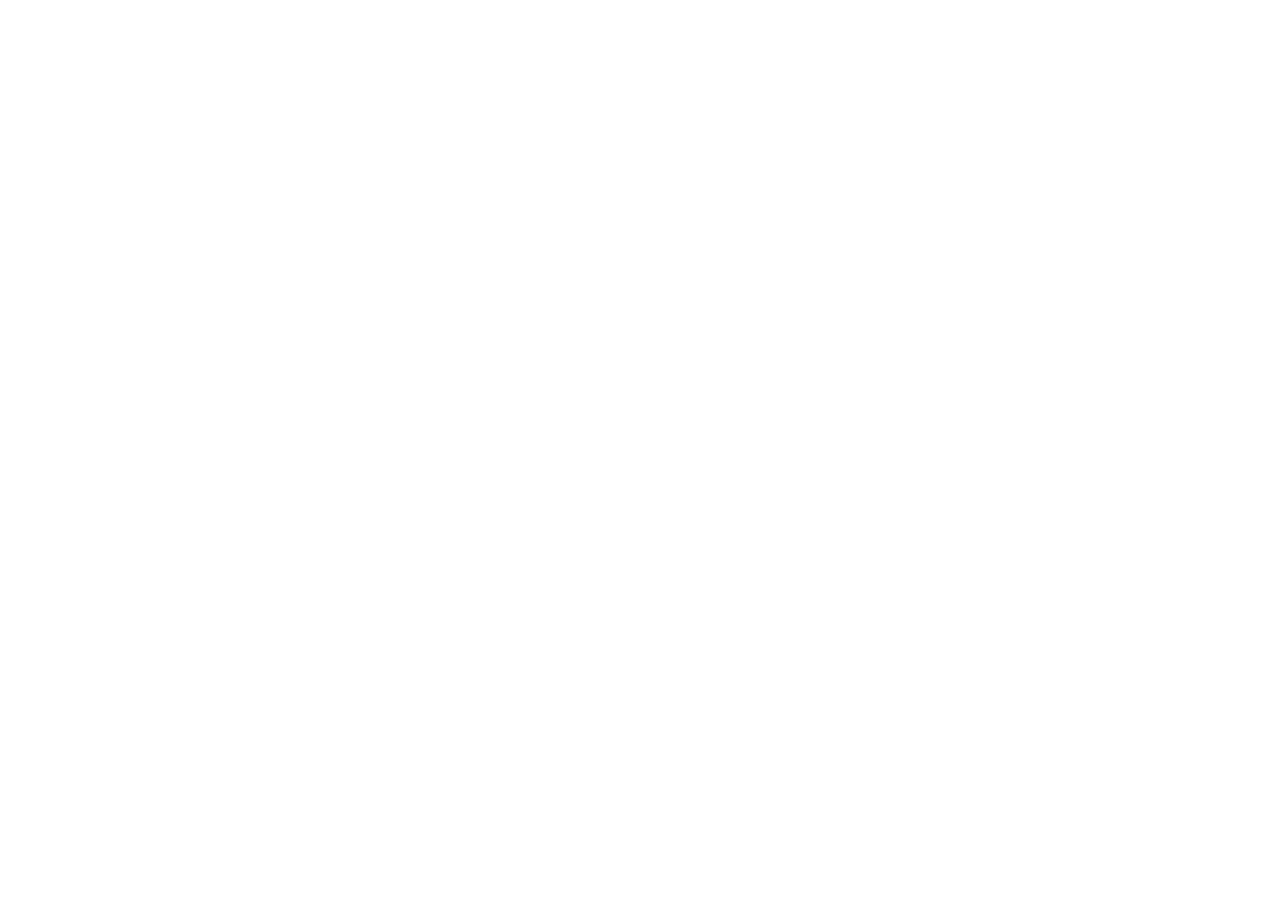
==== admin/index.html @ d2b27439 "Add files via upload" ====
<!doctype html>
<html lang="id">
  <head>
    <meta charset="UTF-8" />
    <meta name="viewport" content="width=device-width, initial-scale=1, viewport-fit=cover" />
    <meta name="theme-color" content="#c2410c" />
    <title>Kasir &amp; Admin — KasirKu</title>
    <link rel="icon" href="/kasirku/favicon.svg" type="image/svg+xml" />
    <script type="module" crossorigin src="/kasirku/assets/admin-CWqvWKVV.js"></script>
    <link rel="modulepreload" crossorigin href="/kasirku/assets/vendor-preact-e9NL8EJ7.js">
    <link rel="modulepreload" crossorigin href="/kasirku/assets/store-CUAucmSX.js">
    <link rel="modulepreload" crossorigin href="/kasirku/assets/MenuThumb-C4TSNokI.js">
    <link rel="modulepreload" crossorigin href="/kasirku/assets/QrCode-Bl7D4zuk.js">
    <link rel="stylesheet" crossorigin href="/kasirku/assets/store-BCk_IZKy.css">
  </head>
  <body>
    <div id="app"></div>
  </body>
</html>
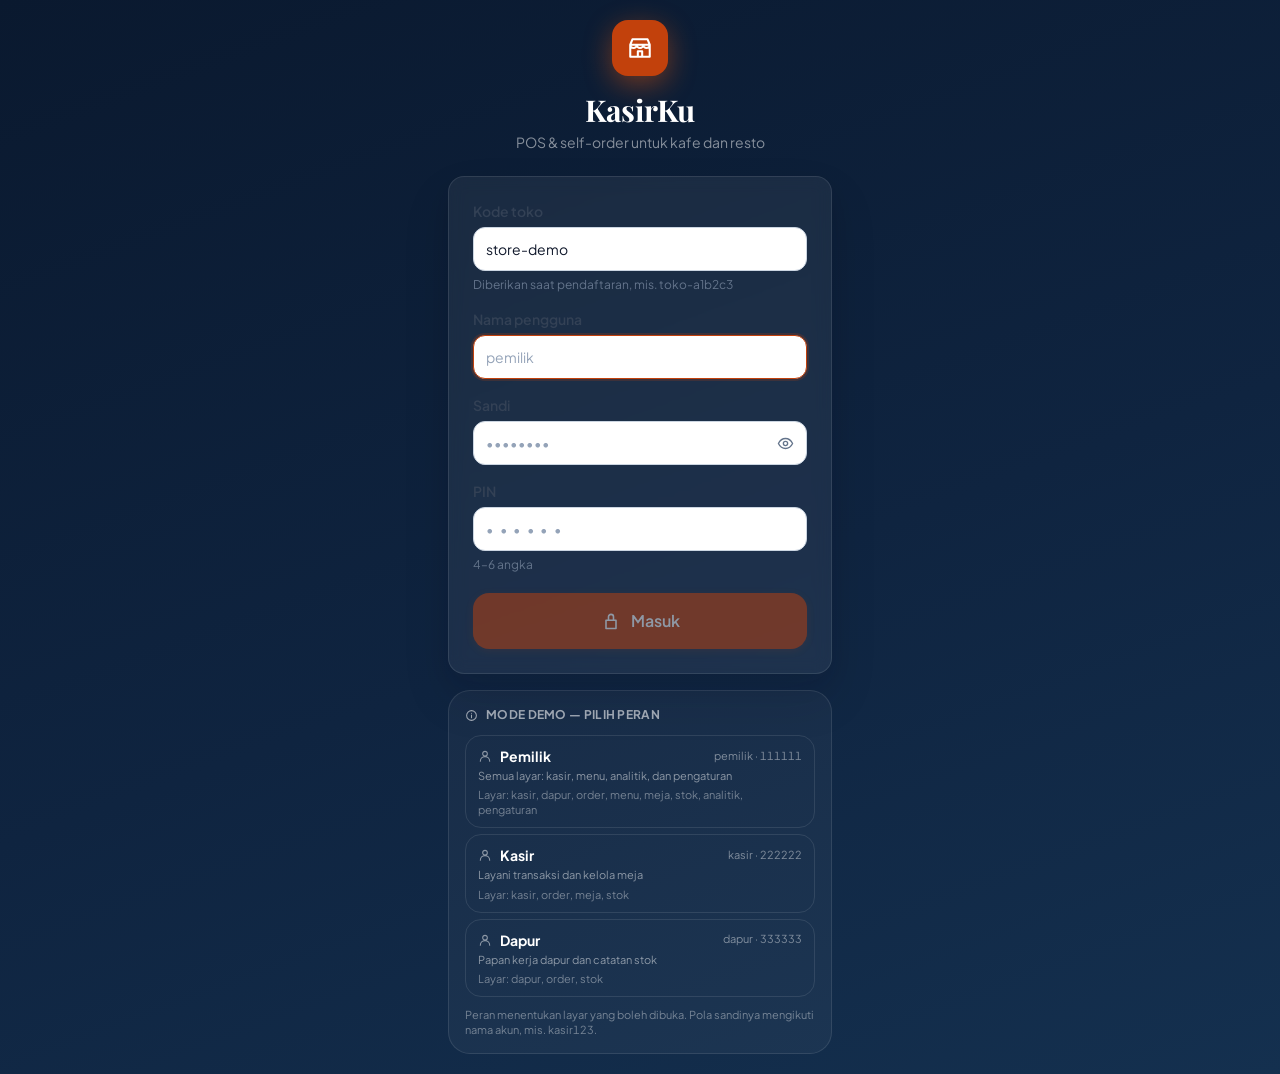
==== commit 20c63ea2: "KasirKu v17: kode unik rekonsiliasi aktif + badge Mandiri + kirim struk via email" ====
--- a/admin/index.html
+++ b/admin/index.html
@@ -6,12 +6,13 @@
     <meta name="theme-color" content="#c2410c" />
     <title>Kasir &amp; Admin — KasirKu</title>
     <link rel="icon" href="/kasirku/favicon.svg" type="image/svg+xml" />
-    <script type="module" crossorigin src="/kasirku/assets/admin-CWqvWKVV.js"></script>
-    <link rel="modulepreload" crossorigin href="/kasirku/assets/vendor-preact-e9NL8EJ7.js">
-    <link rel="modulepreload" crossorigin href="/kasirku/assets/store-CUAucmSX.js">
-    <link rel="modulepreload" crossorigin href="/kasirku/assets/MenuThumb-C4TSNokI.js">
-    <link rel="modulepreload" crossorigin href="/kasirku/assets/QrCode-Bl7D4zuk.js">
-    <link rel="stylesheet" crossorigin href="/kasirku/assets/store-BCk_IZKy.css">
+    <script type="module" crossorigin src="/assets/admin-j1rkYZsf.js"></script>
+    <link rel="modulepreload" crossorigin href="/assets/vendor-preact-e9NL8EJ7.js">
+    <link rel="modulepreload" crossorigin href="/assets/store-BRZaT2NY.js">
+    <link rel="modulepreload" crossorigin href="/assets/MenuThumb-RaKXr7iJ.js">
+    <link rel="modulepreload" crossorigin href="/assets/QrCode-9bDBiMTl.js">
+    <link rel="modulepreload" crossorigin href="/assets/printer-BiUqBaCy.js">
+    <link rel="stylesheet" crossorigin href="/assets/store-CFGdDy21.css">
   </head>
   <body>
     <div id="app"></div>
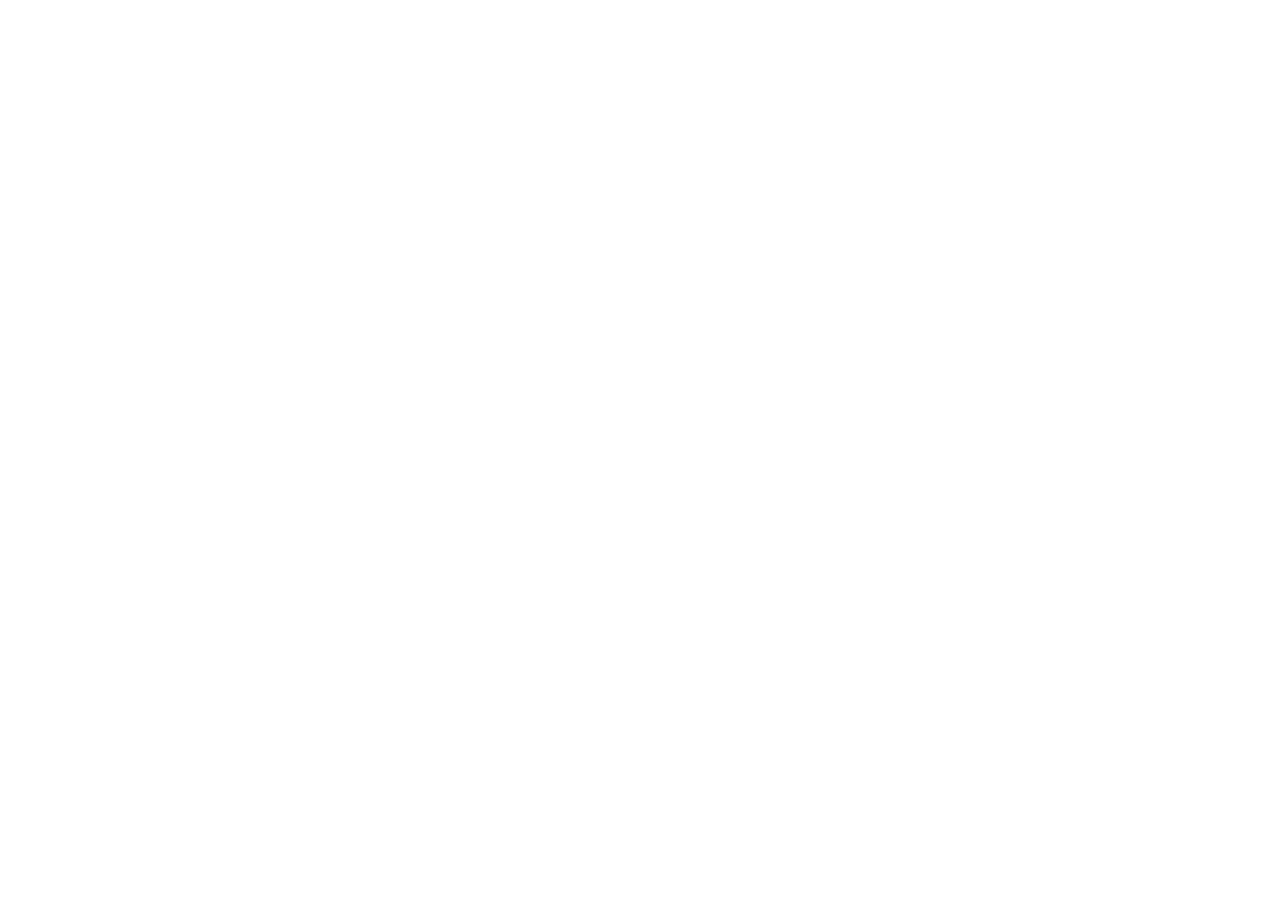
==== commit 2af05808: "KasirKu v17.1: perbaiki base path aset (/kasirku/)" ====
--- a/admin/index.html
+++ b/admin/index.html
@@ -6,13 +6,13 @@
     <meta name="theme-color" content="#c2410c" />
     <title>Kasir &amp; Admin — KasirKu</title>
     <link rel="icon" href="/kasirku/favicon.svg" type="image/svg+xml" />
-    <script type="module" crossorigin src="/assets/admin-j1rkYZsf.js"></script>
-    <link rel="modulepreload" crossorigin href="/assets/vendor-preact-e9NL8EJ7.js">
-    <link rel="modulepreload" crossorigin href="/assets/store-BRZaT2NY.js">
-    <link rel="modulepreload" crossorigin href="/assets/MenuThumb-RaKXr7iJ.js">
-    <link rel="modulepreload" crossorigin href="/assets/QrCode-9bDBiMTl.js">
-    <link rel="modulepreload" crossorigin href="/assets/printer-BiUqBaCy.js">
-    <link rel="stylesheet" crossorigin href="/assets/store-CFGdDy21.css">
+    <script type="module" crossorigin src="/kasirku/assets/admin-DY5yv9lh.js"></script>
+    <link rel="modulepreload" crossorigin href="/kasirku/assets/vendor-preact-e9NL8EJ7.js">
+    <link rel="modulepreload" crossorigin href="/kasirku/assets/store-DWQPsUhD.js">
+    <link rel="modulepreload" crossorigin href="/kasirku/assets/MenuThumb-BYp4s6ES.js">
+    <link rel="modulepreload" crossorigin href="/kasirku/assets/QrCode-9bDBiMTl.js">
+    <link rel="modulepreload" crossorigin href="/kasirku/assets/printer-BiUqBaCy.js">
+    <link rel="stylesheet" crossorigin href="/kasirku/assets/store-0KeNNf-E.css">
   </head>
   <body>
     <div id="app"></div>
